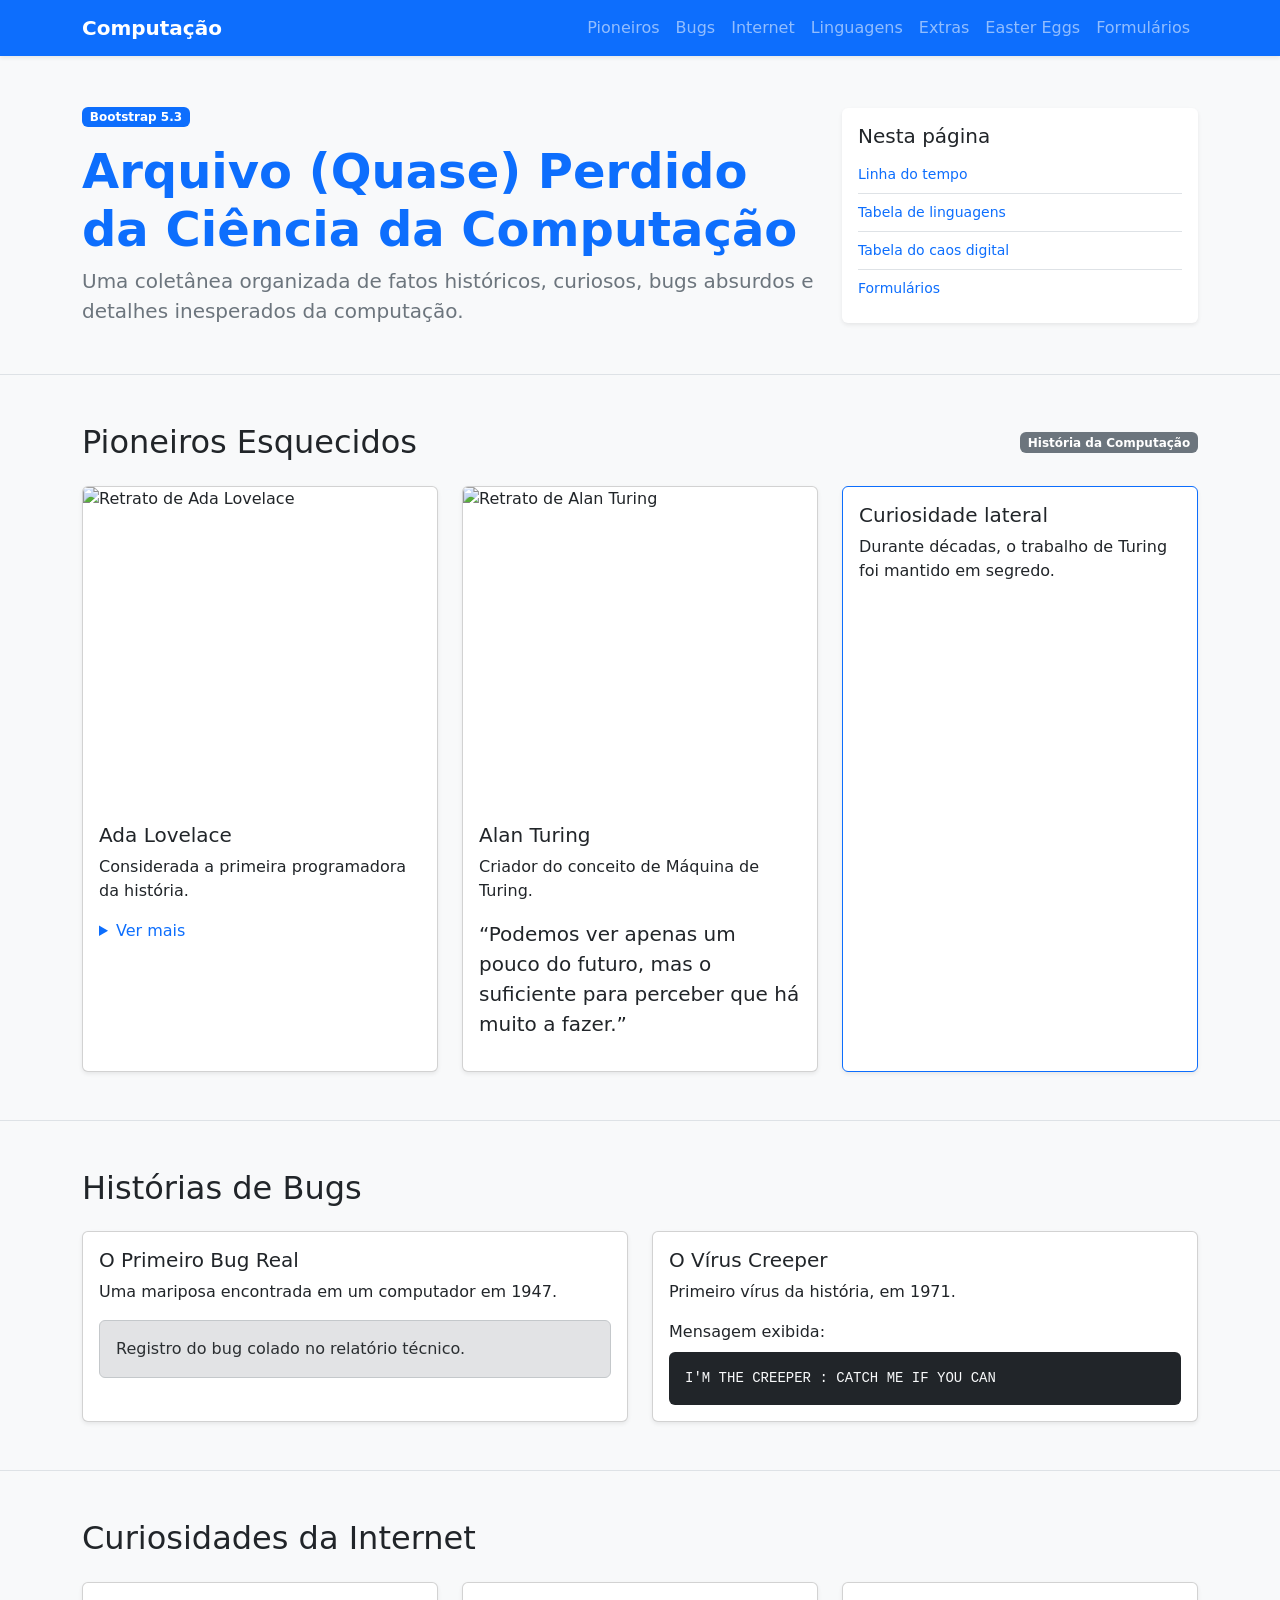
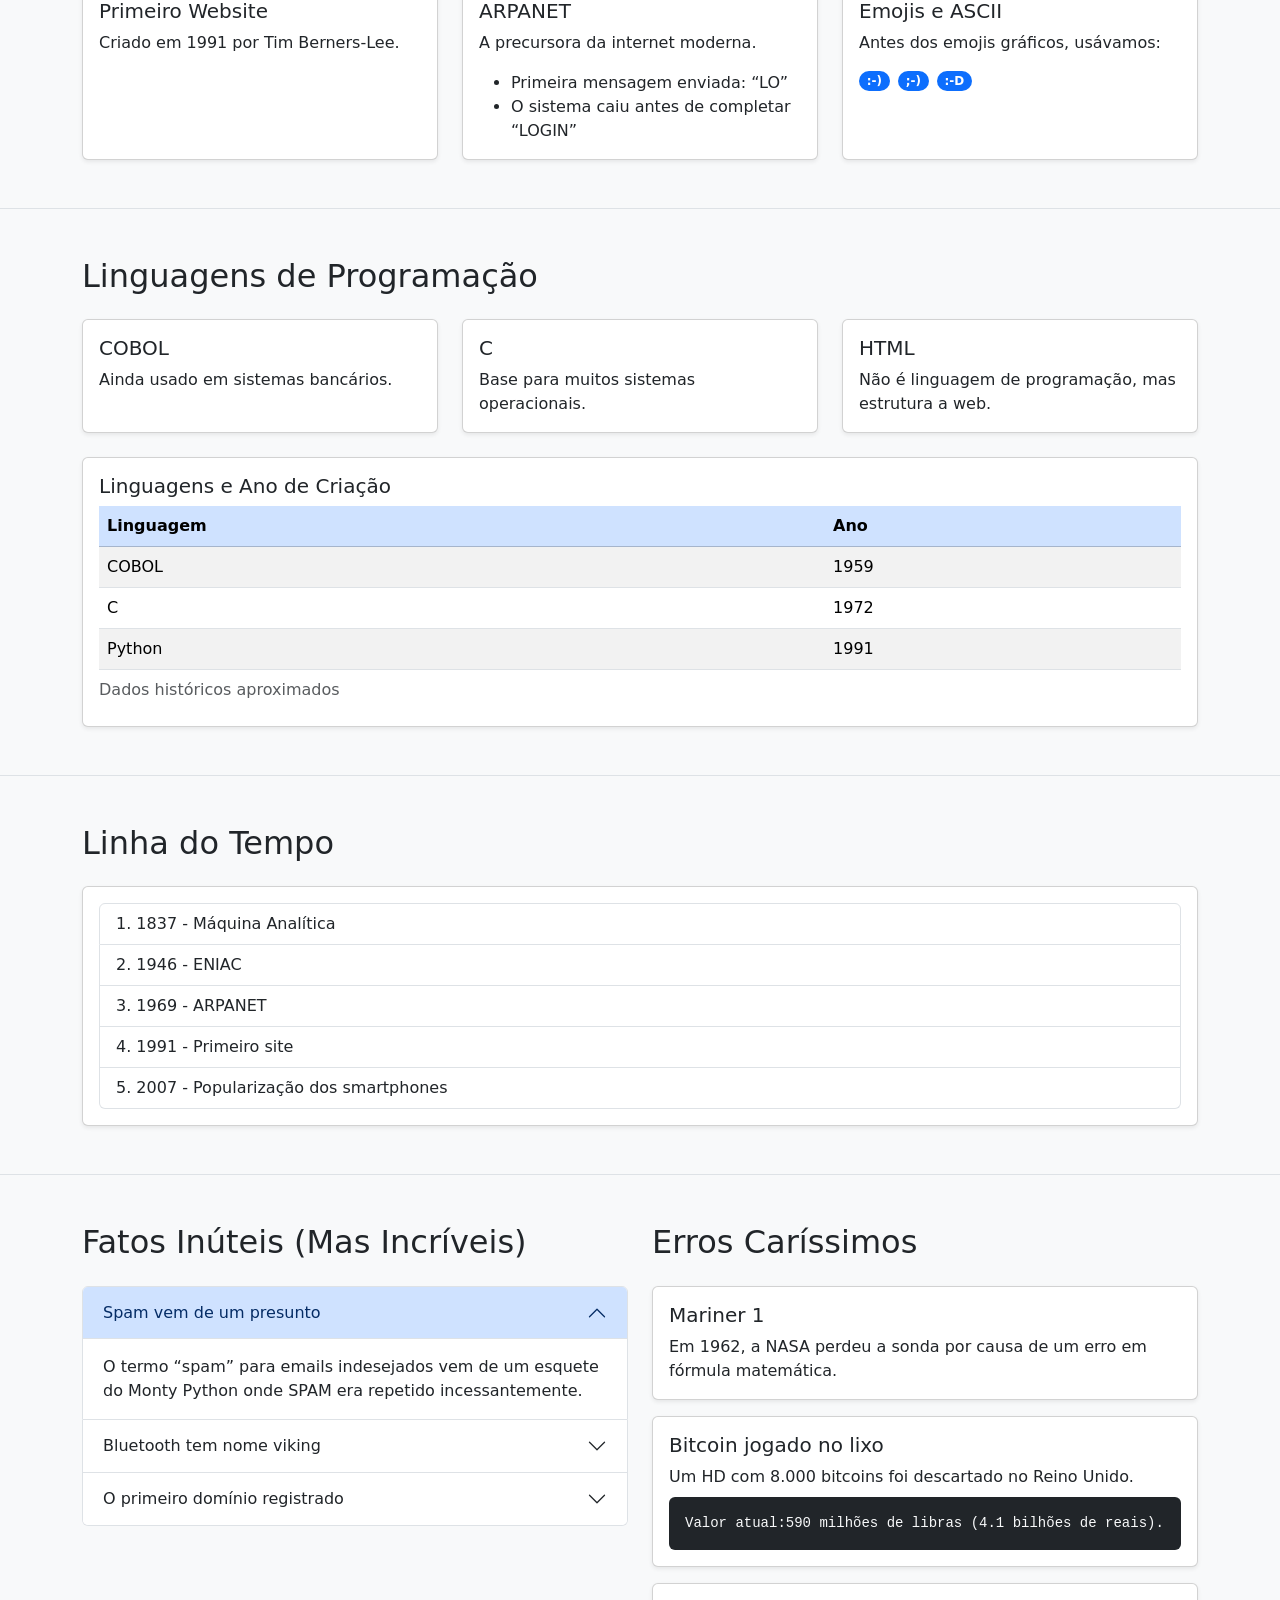
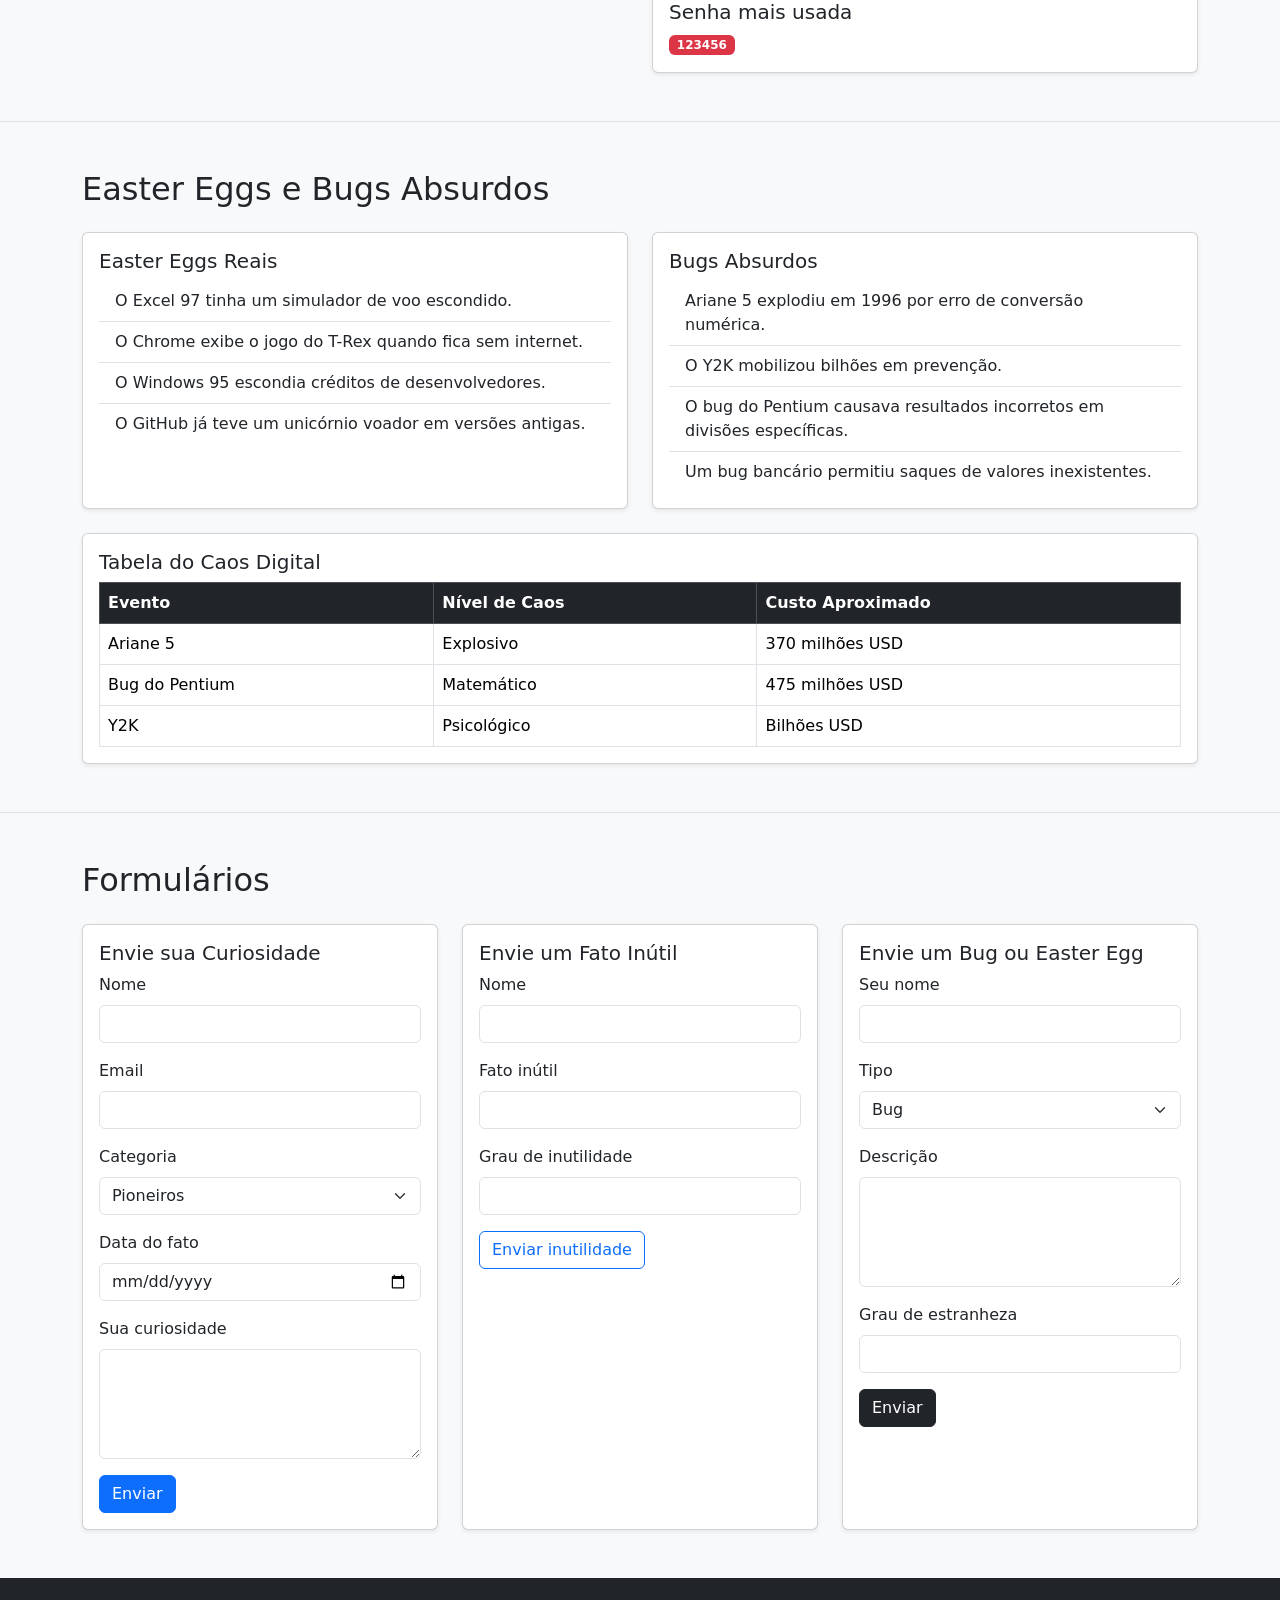
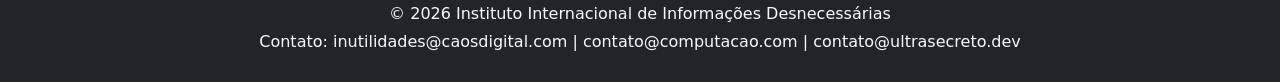
==== atividadecss2.html @ 3be22c6d "Create atividadecss2.html" ====
<!doctype html>
<html lang="pt-BR">
<head>
  <meta charset="utf-8">
  <meta name="viewport" content="width=device-width, initial-scale=1">
  <meta name="description" content="Curiosidades e fatos históricos da Ciência da Computação">
  <meta name="author" content="Portal Computação">
  <title>Arquivo Confuso da Computação</title>
  <link href="https://cdn.jsdelivr.net/npm/bootstrap@5.3.8/dist/css/bootstrap.min.css" rel="stylesheet" integrity="sha384-sRIl4kxILFvY47J16cr9ZwB07vP4J8+LH7qKQnuqkuIAvNWLzeN8tE5YBujZqJLB" crossorigin="anonymous">
</head>
<body class="bg-body-tertiary">

  <nav class="navbar navbar-expand-lg bg-primary navbar-dark sticky-top shadow-sm">
    <div class="container">
      <a class="navbar-brand fw-bold" href="#topo">Computação</a>
      <button class="navbar-toggler" type="button" data-bs-toggle="collapse" data-bs-target="#menuPrincipal" aria-controls="menuPrincipal" aria-expanded="false" aria-label="Alternar navegação">
        <span class="navbar-toggler-icon"></span>
      </button>
      <div class="collapse navbar-collapse" id="menuPrincipal">
        <ul class="navbar-nav ms-auto mb-2 mb-lg-0">
          <li class="nav-item"><a class="nav-link" href="#pioneiros">Pioneiros</a></li>
          <li class="nav-item"><a class="nav-link" href="#bugs">Bugs</a></li>
          <li class="nav-item"><a class="nav-link" href="#internet">Internet</a></li>
          <li class="nav-item"><a class="nav-link" href="#linguagens">Linguagens</a></li>
          <li class="nav-item"><a class="nav-link" href="#extras">Extras</a></li>
          <li class="nav-item"><a class="nav-link" href="#easter-eggs">Easter Eggs</a></li>
          <li class="nav-item"><a class="nav-link" href="#formularios">Formulários</a></li>
        </ul>
      </div>
    </div>
  </nav>

  <header id="topo" class="py-5 bg-light border-bottom">
    <div class="container">
      <div class="row align-items-center g-4">
        <div class="col-lg-8">
          <span class="badge text-bg-primary mb-3">Bootstrap 5.3</span>
          <h1 class="display-5 fw-bold text-primary">Arquivo (Quase) Perdido da Ciência da Computação</h1>
          <p class="lead text-secondary mb-0">Uma coletânea organizada de fatos históricos, curiosos, bugs absurdos e detalhes inesperados da computação.</p>
        </div>
        <div class="col-lg-4">
          <div class="card shadow-sm border-0">
            <div class="card-body">
              <h2 class="h5">Nesta página</h2>
              <ul class="list-group list-group-flush small">
                <li class="list-group-item px-0"><a class="link-primary text-decoration-none" href="#linha-do-tempo">Linha do tempo</a></li>
                <li class="list-group-item px-0"><a class="link-primary text-decoration-none" href="#tabela-linguagens">Tabela de linguagens</a></li>
                <li class="list-group-item px-0"><a class="link-primary text-decoration-none" href="#tabela-caos">Tabela do caos digital</a></li>
                <li class="list-group-item px-0"><a class="link-primary text-decoration-none" href="#formularios">Formulários</a></li>
              </ul>
            </div>
          </div>
        </div>
      </div>
    </div>
  </header>

  <main>
    <section id="pioneiros" class="py-5">
      <div class="container">
        <div class="d-flex justify-content-between align-items-center mb-4 flex-wrap gap-2">
          <h2 class="mb-0">Pioneiros Esquecidos</h2>
          <span class="badge text-bg-secondary">História da Computação</span>
        </div>
        <div class="row g-4">
          <div class="col-md-6 col-lg-4">
            <div class="card h-100 shadow-sm overflow-hidden">
              <img src="https://imgs.search.brave.com/6G0s7TbWXkK9RChjzhLjedti5LILxA9JIK6zW1Ic8Ac/rs:fit:860:0:0:0/g:ce/aHR0cHM6Ly90NC5m/dGNkbi5uZXQvanBn/LzA3LzUxLzc5Lzc1/LzM2MF9GXzc1MTc5/NzU4OF91N1h2Vk0z/czNEalRuQXpOUVo4/eGNEWmQ3d1hmc2NT/cS5qcGc" class="card-img-top" alt="Retrato de Ada Lovelace" style="height: 320px; object-fit: cover; object-position: center top;">
              <div class="card-body">
                <h3 class="h5 card-title">Ada Lovelace</h3>
                <p class="card-text">Considerada a primeira programadora da história.</p>
                <details>
                  <summary class="text-primary">Ver mais</summary>
                  <p class="mt-2 mb-0">Ela escreveu um algoritmo para a Máquina Analítica no século XIX.</p>
                </details>
              </div>
            </div>
          </div>
          <div class="col-md-6 col-lg-4">
            <div class="card h-100 shadow-sm overflow-hidden">
              <img src="https://imgs.search.brave.com/8lcjHw2qIcdqWt_FXKVc-vd2kxFqUUw3VWkRhGv6CIU/rs:fit:860:0:0:0/g:ce/aHR0cHM6Ly9kM2k2/Zmg4M2VsdjM1dC5j/bG91ZGZyb250Lm5l/dC9uZXdzaG91ci9h/cHAvdXBsb2Fkcy8y/MDE0LzExLzEyMDBw/eC1BbGFuX1R1cmlu/Zy0xMDI0eDc2OC5q/cGc" class="card-img-top" alt="Retrato de Alan Turing" style="height: 320px; object-fit: cover; object-position: center;">
              <div class="card-body">
                <h3 class="h5 card-title">Alan Turing</h3>
                <p class="card-text">Criador do conceito de Máquina de Turing.</p>
                <figure class="mb-0">
                  <blockquote class="blockquote small">
                    <p>“Podemos ver apenas um pouco do futuro, mas o suficiente para perceber que há muito a fazer.”</p>
                  </blockquote>
                </figure>
              </div>
            </div>
          </div>
          <div class="col-lg-4">
            <div class="card h-100 border-primary shadow-sm">
              <div class="card-body">
                <h3 class="h5 card-title">Curiosidade lateral</h3>
                <p class="card-text mb-0">Durante décadas, o trabalho de Turing foi mantido em segredo.</p>
              </div>
            </div>
          </div>
        </div>
      </div>
    </section>

    <section id="bugs" class="py-5 bg-light border-top border-bottom">
      <div class="container">
        <h2 class="mb-4">Histórias de Bugs</h2>
        <div class="row g-4">
          <div class="col-md-6">
            <div class="card h-100 shadow-sm">
              <div class="card-body">
                <h3 class="h5">O Primeiro Bug Real</h3>
                <p>Uma mariposa encontrada em um computador em 1947.</p>
                <div class="alert alert-secondary mb-0" role="alert">
                  Registro do bug colado no relatório técnico.
                </div>
              </div>
            </div>
          </div>
          <div class="col-md-6">
            <div class="card h-100 shadow-sm">
              <div class="card-body">
                <h3 class="h5">O Vírus Creeper</h3>
                <p>Primeiro vírus da história, em 1971.</p>
                <p class="mb-2">Mensagem exibida:</p>
                <pre class="bg-dark text-light rounded p-3 mb-0"><code>I'M THE CREEPER : CATCH ME IF YOU CAN</code></pre>
              </div>
            </div>
          </div>
        </div>
      </div>
    </section>

    <section id="internet" class="py-5">
      <div class="container">
        <h2 class="mb-4">Curiosidades da Internet</h2>
        <div class="row g-4">
          <div class="col-md-4">
            <div class="card h-100 shadow-sm">
              <div class="card-body">
                <h3 class="h5">Primeiro Website</h3>
                <p class="mb-0">Criado em 1991 por Tim Berners-Lee.</p>
              </div>
            </div>
          </div>
          <div class="col-md-4">
            <div class="card h-100 shadow-sm">
              <div class="card-body">
                <h3 class="h5">ARPANET</h3>
                <p>A precursora da internet moderna.</p>
                <ul class="mb-0">
                  <li>Primeira mensagem enviada: “LO”</li>
                  <li>O sistema caiu antes de completar “LOGIN”</li>
                </ul>
              </div>
            </div>
          </div>
          <div class="col-md-4">
            <div class="card h-100 shadow-sm">
              <div class="card-body">
                <h3 class="h5">Emojis e ASCII</h3>
                <p>Antes dos emojis gráficos, usávamos:</p>
                <div class="d-flex gap-2 flex-wrap">
                  <span class="badge rounded-pill text-bg-primary">:-)</span>
                  <span class="badge rounded-pill text-bg-primary">;-)</span>
                  <span class="badge rounded-pill text-bg-primary">:-D</span>
                </div>
              </div>
            </div>
          </div>
        </div>
      </div>
    </section>

    <section id="linguagens" class="py-5 bg-light border-top border-bottom">
      <div class="container">
        <h2 class="mb-4">Linguagens de Programação</h2>
        <div class="row g-4 mb-4">
          <div class="col-md-4">
            <div class="card h-100 shadow-sm"><div class="card-body"><h3 class="h5">COBOL</h3><p class="mb-0">Ainda usado em sistemas bancários.</p></div></div>
          </div>
          <div class="col-md-4">
            <div class="card h-100 shadow-sm"><div class="card-body"><h3 class="h5">C</h3><p class="mb-0">Base para muitos sistemas operacionais.</p></div></div>
          </div>
          <div class="col-md-4">
            <div class="card h-100 shadow-sm"><div class="card-body"><h3 class="h5">HTML</h3><p class="mb-0">Não é linguagem de programação, mas estrutura a web.</p></div></div>
          </div>
        </div>
        <div id="tabela-linguagens" class="card shadow-sm">
          <div class="card-body">
            <h3 class="h5">Linguagens e Ano de Criação</h3>
            <div class="table-responsive">
              <table class="table table-striped table-hover align-middle mb-0">
                <caption>Dados históricos aproximados</caption>
                <thead class="table-primary">
                  <tr>
                    <th>Linguagem</th>
                    <th>Ano</th>
                  </tr>
                </thead>
                <tbody>
                  <tr><td>COBOL</td><td>1959</td></tr>
                  <tr><td>C</td><td>1972</td></tr>
                  <tr><td>Python</td><td>1991</td></tr>
                </tbody>
              </table>
            </div>
          </div>
        </div>
      </div>
    </section>

    <section id="linha-do-tempo" class="py-5">
      <div class="container">
        <h2 class="mb-4">Linha do Tempo</h2>
        <div class="card shadow-sm">
          <div class="card-body">
            <ol class="list-group list-group-numbered">
              <li class="list-group-item">1837 - Máquina Analítica</li>
              <li class="list-group-item">1946 - ENIAC</li>
              <li class="list-group-item">1969 - ARPANET</li>
              <li class="list-group-item">1991 - Primeiro site</li>
              <li class="list-group-item">2007 - Popularização dos smartphones</li>
            </ol>
          </div>
        </div>
      </div>
    </section>

    <section id="extras" class="py-5 bg-light border-top border-bottom">
      <div class="container">
        <div class="row g-4">
          <div class="col-lg-6">
            <h2 class="mb-4">Fatos Inúteis (Mas Incríveis)</h2>
            <div class="accordion" id="accordionExtras">
              <div class="accordion-item">
                <h3 class="accordion-header"><button class="accordion-button" type="button" data-bs-toggle="collapse" data-bs-target="#extra1">Spam vem de um presunto</button></h3>
                <div id="extra1" class="accordion-collapse collapse show" data-bs-parent="#accordionExtras"><div class="accordion-body">O termo “spam” para emails indesejados vem de um esquete do Monty Python onde SPAM era repetido incessantemente.</div></div>
              </div>
              <div class="accordion-item">
                <h3 class="accordion-header"><button class="accordion-button collapsed" type="button" data-bs-toggle="collapse" data-bs-target="#extra2">Bluetooth tem nome viking</button></h3>
                <div id="extra2" class="accordion-collapse collapse" data-bs-parent="#accordionExtras"><div class="accordion-body">A tecnologia homenageia Harald “Bluetooth” Gormsson, rei que unificou a Dinamarca.</div></div>
              </div>
              <div class="accordion-item">
                <h3 class="accordion-header"><button class="accordion-button collapsed" type="button" data-bs-toggle="collapse" data-bs-target="#extra3">O primeiro domínio registrado</button></h3>
                <div id="extra3" class="accordion-collapse collapse" data-bs-parent="#accordionExtras"><div class="accordion-body"><code>symbolics.com</code> foi registrado em 1985.</div></div>
              </div>
            </div>
          </div>
          <div class="col-lg-6">
            <h2 class="mb-4">Erros Caríssimos</h2>
            <div class="vstack gap-3">
              <div class="card shadow-sm"><div class="card-body"><h3 class="h5">Mariner 1</h3><p class="mb-0">Em 1962, a NASA perdeu a sonda por causa de um erro em fórmula matemática.</p></div></div>
              <div class="card shadow-sm"><div class="card-body"><h3 class="h5">Bitcoin jogado no lixo</h3><p class="mb-2">Um HD com 8.000 bitcoins foi descartado no Reino Unido.</p><pre class="bg-dark text-light rounded p-3 mb-0"><code>Valor atual:590 milhões de libras (4.1 bilhões de reais).</code></pre></div></div>
              <div class="card shadow-sm"><div class="card-body"><h3 class="h5">Senha mais usada</h3><p class="mb-0"><span class="badge text-bg-danger">123456</span></p></div></div>
            </div>
          </div>
        </div>
      </div>
    </section>

    <section id="easter-eggs" class="py-5">
      <div class="container">
        <h2 class="mb-4">Easter Eggs e Bugs Absurdos</h2>
        <div class="row g-4">
          <div class="col-lg-6">
            <div class="card h-100 shadow-sm">
              <div class="card-body">
                <h3 class="h5">Easter Eggs Reais</h3>
                <ul class="list-group list-group-flush">
                  <li class="list-group-item">O Excel 97 tinha um simulador de voo escondido.</li>
                  <li class="list-group-item">O Chrome exibe o jogo do T-Rex quando fica sem internet.</li>
                  <li class="list-group-item">O Windows 95 escondia créditos de desenvolvedores.</li>
                  <li class="list-group-item">O GitHub já teve um unicórnio voador em versões antigas.</li>
                </ul>
              </div>
            </div>
          </div>
          <div class="col-lg-6">
            <div class="card h-100 shadow-sm">
              <div class="card-body">
                <h3 class="h5">Bugs Absurdos</h3>
                <ul class="list-group list-group-flush">
                  <li class="list-group-item">Ariane 5 explodiu em 1996 por erro de conversão numérica.</li>
                  <li class="list-group-item">O Y2K mobilizou bilhões em prevenção.</li>
                  <li class="list-group-item">O bug do Pentium causava resultados incorretos em divisões específicas.</li>
                  <li class="list-group-item">Um bug bancário permitiu saques de valores inexistentes.</li>
                </ul>
              </div>
            </div>
          </div>
        </div>

        <div id="tabela-caos" class="card shadow-sm mt-4">
          <div class="card-body">
            <h3 class="h5">Tabela do Caos Digital</h3>
            <div class="table-responsive">
              <table class="table table-bordered table-hover mb-0 align-middle">
                <thead class="table-dark">
                  <tr>
                    <th>Evento</th>
                    <th>Nível de Caos</th>
                    <th>Custo Aproximado</th>
                  </tr>
                </thead>
                <tbody>
                  <tr><td>Ariane 5</td><td>Explosivo</td><td>370 milhões USD</td></tr>
                  <tr><td>Bug do Pentium</td><td>Matemático</td><td>475 milhões USD</td></tr>
                  <tr><td>Y2K</td><td>Psicológico</td><td>Bilhões USD</td></tr>
                </tbody>
              </table>
            </div>
          </div>
        </div>
      </div>
    </section>

    <section id="formularios" class="py-5 bg-light border-top">
      <div class="container">
        <h2 class="mb-4">Formulários</h2>
        <div class="row g-4">
          <div class="col-lg-4">
            <div class="card shadow-sm h-100">
              <div class="card-body">
                <h3 class="h5">Envie sua Curiosidade</h3>
                <form>
                  <div class="mb-3">
                    <label for="nomeCuriosidade" class="form-label">Nome</label>
                    <input id="nomeCuriosidade" type="text" class="form-control" name="nome">
                  </div>
                  <div class="mb-3">
                    <label for="emailCuriosidade" class="form-label">Email</label>
                    <input id="emailCuriosidade" type="email" class="form-control" name="email">
                  </div>
                  <div class="mb-3">
                    <label for="categoriaCuriosidade" class="form-label">Categoria</label>
                    <select id="categoriaCuriosidade" class="form-select" name="categoria">
                      <option>Pioneiros</option>
                      <option>Bugs</option>
                      <option>Internet</option>
                      <option>Linguagens</option>
                    </select>
                  </div>
                  <div class="mb-3">
                    <label for="dataCuriosidade" class="form-label">Data do fato</label>
                    <input id="dataCuriosidade" type="date" class="form-control" name="data">
                  </div>
                  <div class="mb-3">
                    <label for="textoCuriosidade" class="form-label">Sua curiosidade</label>
                    <textarea id="textoCuriosidade" class="form-control" rows="4" name="curiosidade"></textarea>
                  </div>
                  <button type="submit" class="btn btn-primary">Enviar</button>
                </form>
              </div>
            </div>
          </div>
          <div class="col-lg-4">
            <div class="card shadow-sm h-100">
              <div class="card-body">
                <h3 class="h5">Envie um Fato Inútil</h3>
                <form>
                  <div class="mb-3">
                    <label for="nomeInutil" class="form-label">Nome</label>
                    <input id="nomeInutil" type="text" class="form-control" name="nome">
                  </div>
                  <div class="mb-3">
                    <label for="fatoInutil" class="form-label">Fato inútil</label>
                    <input id="fatoInutil" type="text" class="form-control" name="fato">
                  </div>
                  <div class="mb-3">
                    <label for="grauInutil" class="form-label">Grau de inutilidade</label>
                    <input id="grauInutil" type="number" class="form-control" name="grau" min="0" max="10">
                  </div>
                  <button type="submit" class="btn btn-outline-primary">Enviar inutilidade</button>
                </form>
              </div>
            </div>
          </div>
          <div class="col-lg-4">
            <div class="card shadow-sm h-100">
              <div class="card-body">
                <h3 class="h5">Envie um Bug ou Easter Egg</h3>
                <form>
                  <div class="mb-3">
                    <label for="nomeSecreto" class="form-label">Seu nome</label>
                    <input id="nomeSecreto" type="text" class="form-control" name="nome">
                  </div>
                  <div class="mb-3">
                    <label for="tipoSecreto" class="form-label">Tipo</label>
                    <select id="tipoSecreto" class="form-select" name="tipo">
                      <option>Bug</option>
                      <option>Easter Egg</option>
                      <option>Comando estranho</option>
                    </select>
                  </div>
                  <div class="mb-3">
                    <label for="descricaoSecreta" class="form-label">Descrição</label>
                    <textarea id="descricaoSecreta" class="form-control" rows="4" name="descricao"></textarea>
                  </div>
                  <div class="mb-3">
                    <label for="grauEstranheza" class="form-label">Grau de estranheza</label>
                    <input id="grauEstranheza" type="number" class="form-control" min="1" max="10">
                  </div>
                  <button type="submit" class="btn btn-dark">Enviar</button>
                </form>
              </div>
            </div>
          </div>
        </div>
      </div>
    </section>
  </main>

  <footer class="py-4 bg-dark text-light">
    <div class="container text-center">
      <p class="mb-1">&copy; 2026 Instituto Internacional de Informações Desnecessárias</p>
      <p class="mb-1">Contato: inutilidades@caosdigital.com | contato@computacao.com | contato@ultrasecreto.dev</p>
        </div>
  </footer>

  <script src="https://cdn.jsdelivr.net/npm/bootstrap@5.3.8/dist/js/bootstrap.bundle.min.js" integrity="sha384-FKyoEForCGlyvwx9Hj09JcYn3nv7wiPVlz7YYwJrWVcXK/BmnVDxM+D2scQbITxI" crossorigin="anonymous"></script>
</body>
</html>
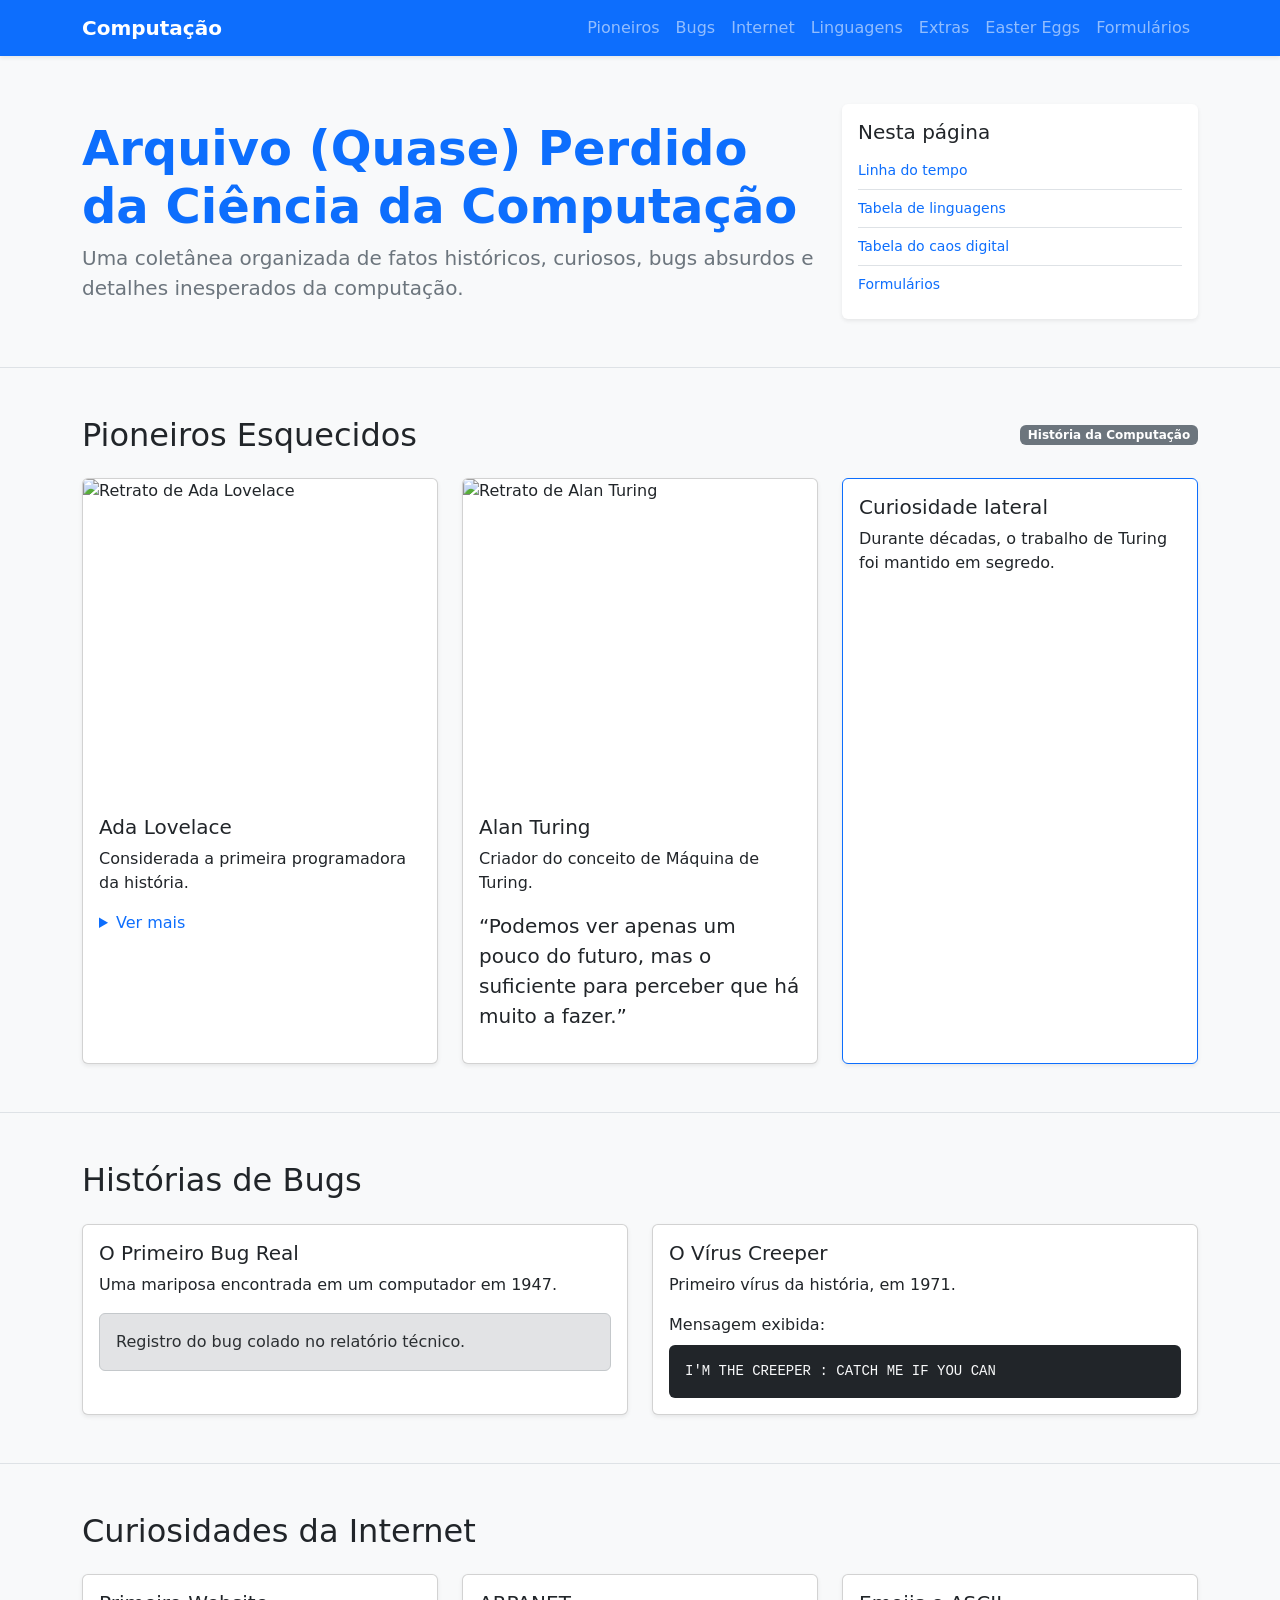
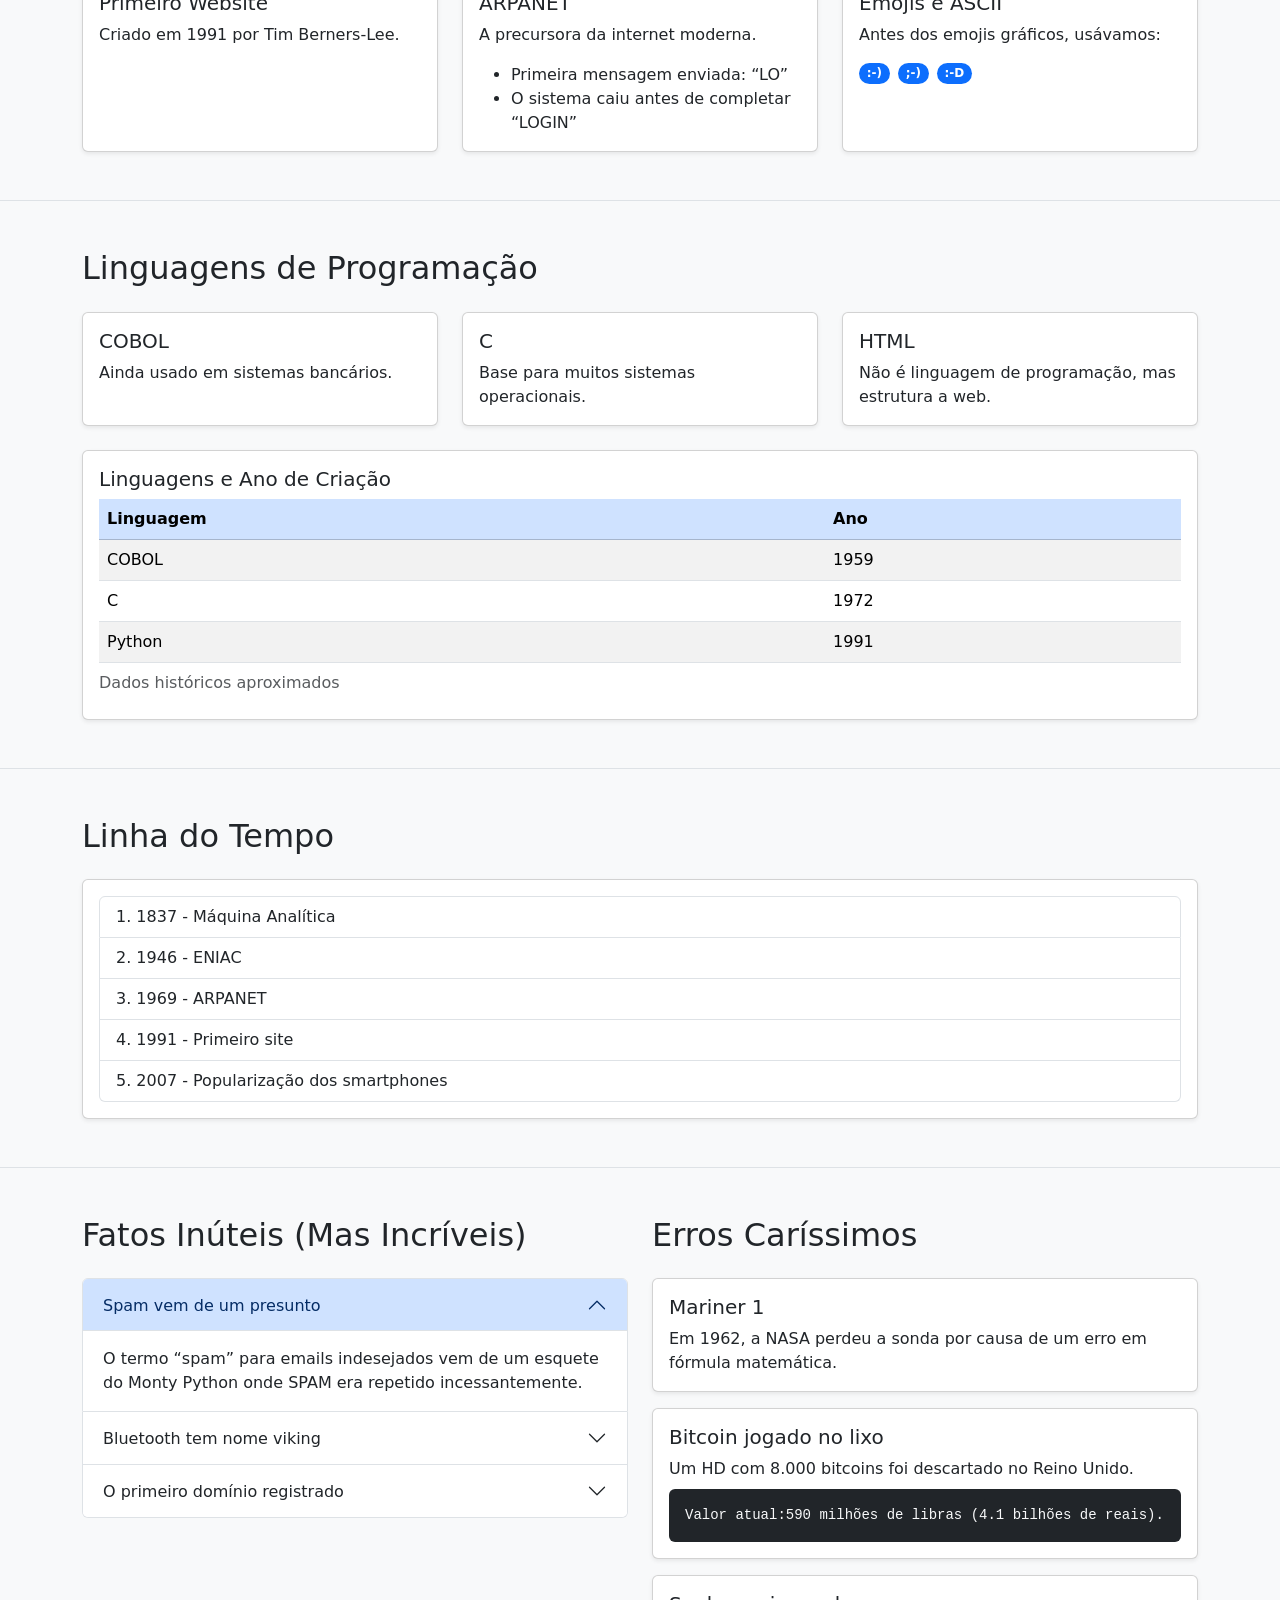
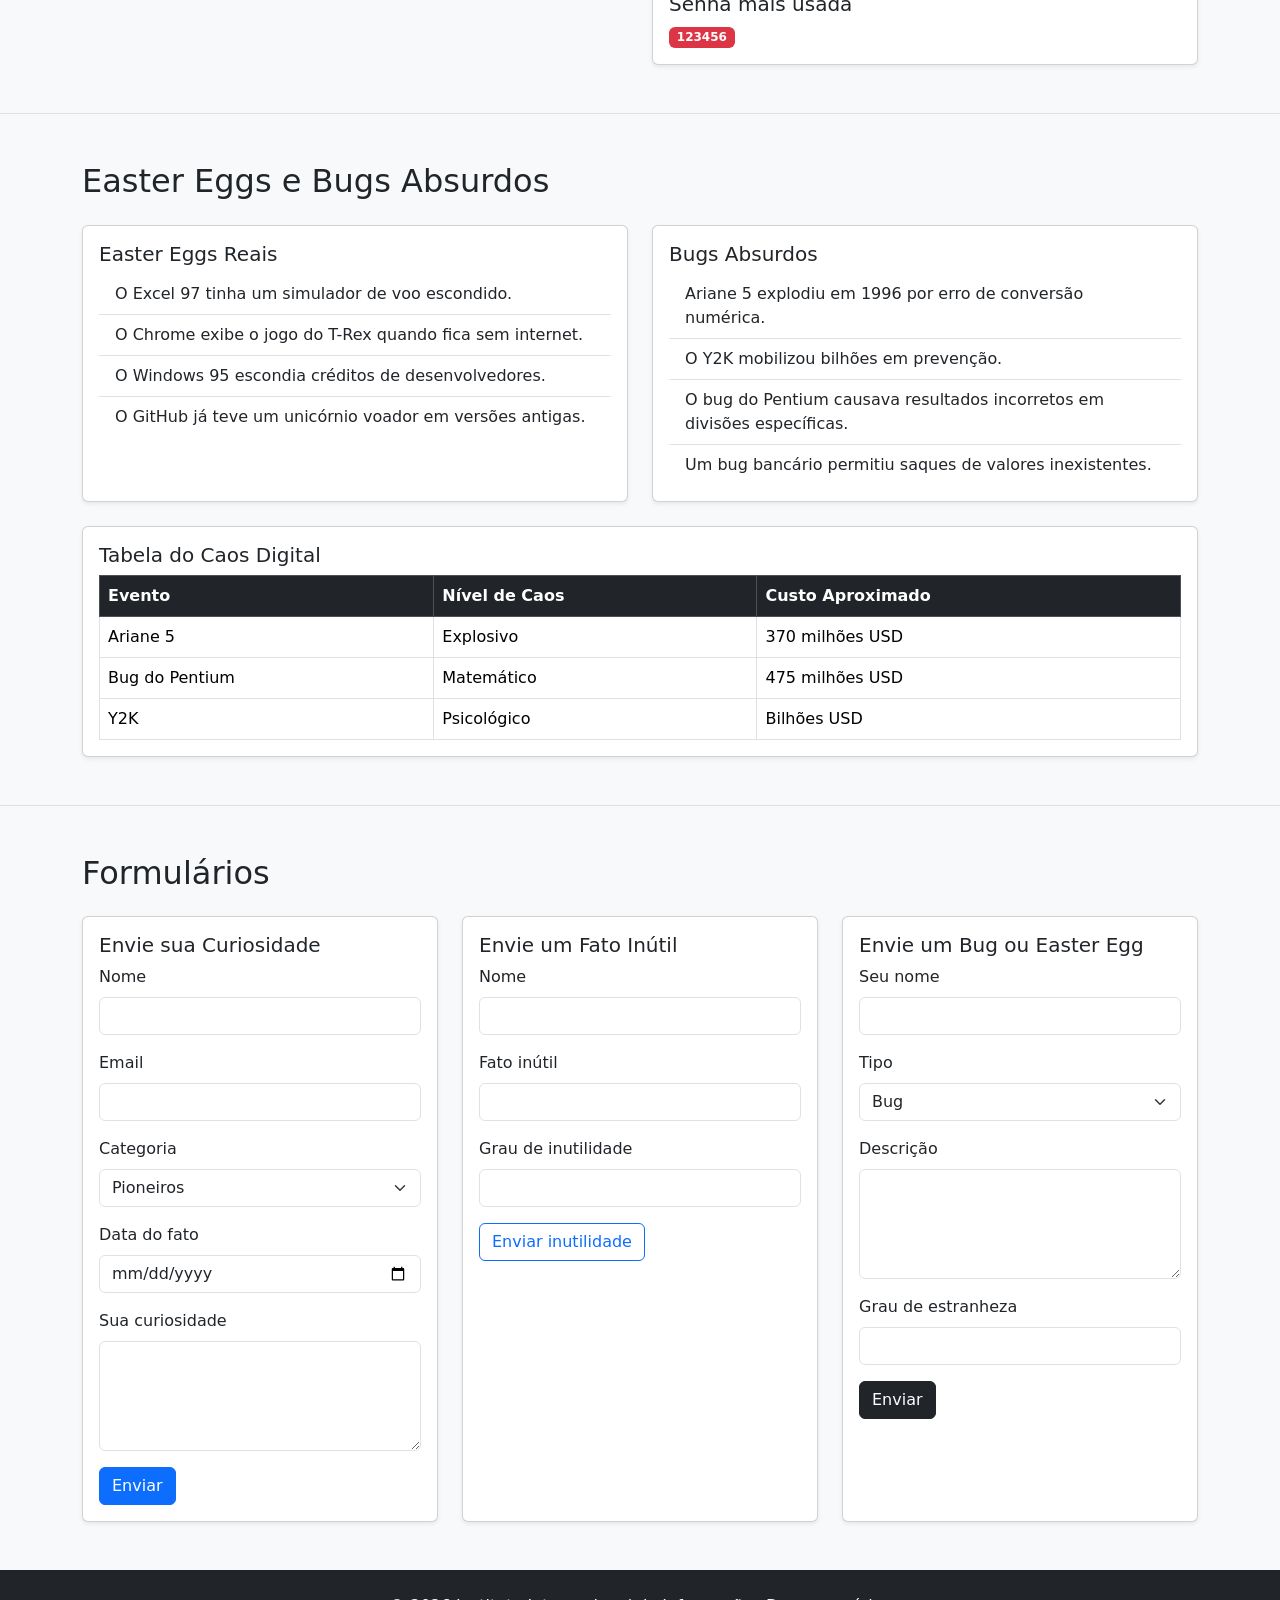
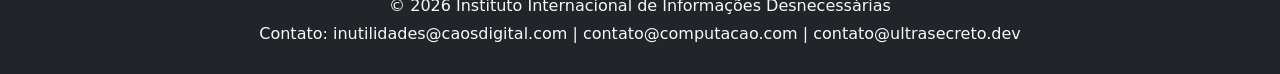
==== commit 4dd51072: "Updated file." ====
--- a/atividadecss2.html
+++ b/atividadecss2.html
@@ -34,7 +34,6 @@
     <div class="container">
       <div class="row align-items-center g-4">
         <div class="col-lg-8">
-          <span class="badge text-bg-primary mb-3">Bootstrap 5.3</span>
           <h1 class="display-5 fw-bold text-primary">Arquivo (Quase) Perdido da Ciência da Computação</h1>
           <p class="lead text-secondary mb-0">Uma coletânea organizada de fatos históricos, curiosos, bugs absurdos e detalhes inesperados da computação.</p>
         </div>
